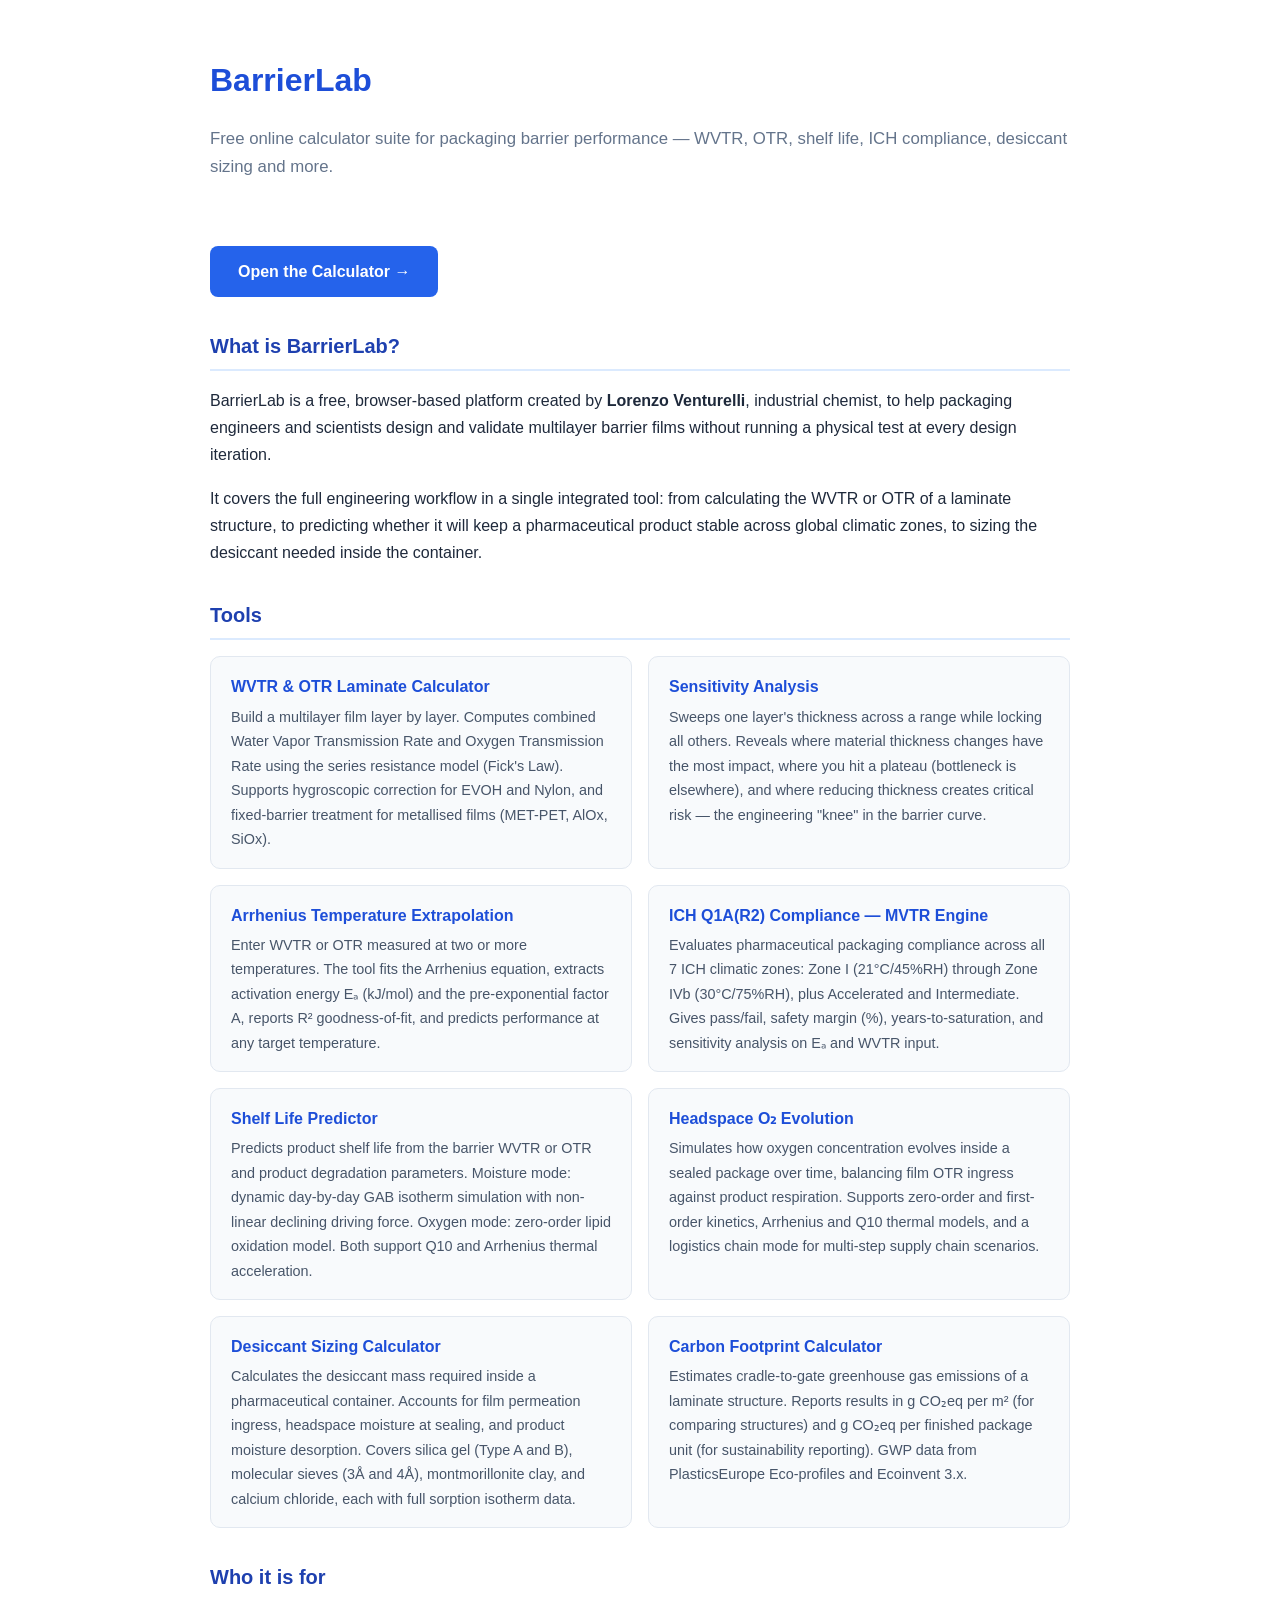
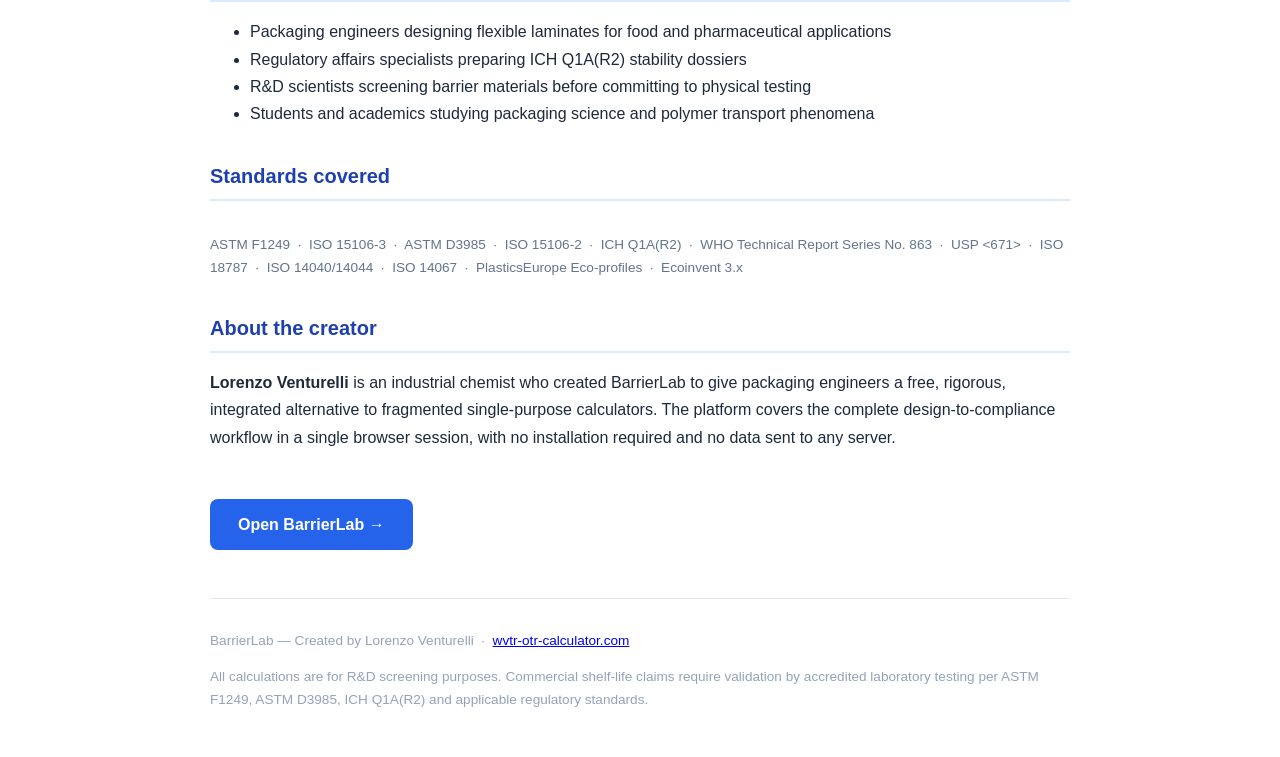
==== about.html @ b9b6c4fc "Update and rename AI_PROJECT_CONTEXT.md to about.html" ====
<!DOCTYPE html>
<html lang="en">
<head>
  <meta charset="UTF-8">
  <meta name="viewport" content="width=device-width, initial-scale=1.0">
  <title>BarrierLab — Free WVTR, OTR & Shelf Life Calculator for Packaging Engineers</title>
  <meta name="description" content="Free online calculator for WVTR, OTR, shelf life prediction, ICH Q1A(R2) compliance, desiccant sizing and carbon footprint of multilayer packaging films. Created by Lorenzo Venturelli, industrial chemist.">
  <meta name="keywords" content="WVTR calculator, OTR calculator, shelf life packaging, ICH Q1A(R2), desiccant sizing, barrier film, multilayer packaging, packaging engineer tool, water vapor transmission rate, oxygen transmission rate, Arrhenius packaging, GAB isotherm, pharmaceutical packaging compliance">
  <meta name="author" content="Lorenzo Venturelli">
  <link rel="canonical" href="https://wvtr-otr-calculator.com/about.html">

  <!-- Open Graph -->
  <meta property="og:title" content="BarrierLab — Free Packaging Barrier Calculator">
  <meta property="og:description" content="WVTR, OTR, shelf life, ICH compliance, desiccant sizing — all in one free browser tool for packaging engineers.">
  <meta property="og:url" content="https://wvtr-otr-calculator.com">
  <meta property="og:type" content="website">

  <!-- Schema.org structured data -->
  <script type="application/ld+json">
  {
    "@context": "https://schema.org",
    "@type": "WebApplication",
    "name": "BarrierLab",
    "url": "https://wvtr-otr-calculator.com",
    "description": "Free browser-based platform for packaging engineers to calculate WVTR, OTR, shelf life, ICH Q1A(R2) compliance, desiccant sizing and carbon footprint of multilayer barrier films.",
    "applicationCategory": "EngineeringApplication",
    "operatingSystem": "Any (browser-based)",
    "isAccessibleForFree": true,
    "author": {
      "@type": "Person",
      "name": "Lorenzo Venturelli",
      "jobTitle": "Industrial Chemist",
      "nationality": "Italian"
    },
    "featureList": [
      "WVTR and OTR multilayer laminate calculator",
      "Sensitivity analysis by layer thickness",
      "Arrhenius temperature extrapolation",
      "ICH Q1A(R2) compliance across 7 climatic zones",
      "Shelf life prediction with GAB isotherm",
      "Headspace oxygen evolution simulation",
      "Desiccant sizing for pharmaceutical packaging",
      "Carbon footprint estimation (cradle-to-gate)"
    ]
  }
  </script>

  <style>
    body { font-family: -apple-system, BlinkMacSystemFont, 'Segoe UI', sans-serif; max-width: 860px; margin: 0 auto; padding: 2rem 1.5rem; color: #1e293b; line-height: 1.7; }
    h1 { font-size: 2rem; color: #1d4ed8; margin-bottom: 0.25rem; }
    h2 { font-size: 1.25rem; color: #1e40af; margin-top: 2rem; border-bottom: 2px solid #dbeafe; padding-bottom: 0.35rem; }
    h3 { font-size: 1rem; color: #1e293b; margin-top: 1.25rem; margin-bottom: 0.25rem; }
    .subtitle { color: #64748b; font-size: 1.05rem; margin-bottom: 2rem; }
    .tools-grid { display: grid; grid-template-columns: 1fr 1fr; gap: 1rem; margin-top: 1rem; }
    .tool-card { background: #f8fafc; border: 1px solid #e2e8f0; border-radius: 10px; padding: 1rem 1.25rem; }
    .tool-card h3 { margin-top: 0; color: #1d4ed8; }
    .tool-card p { margin: 0; font-size: 0.9rem; color: #475569; }
    .cta { display: inline-block; margin-top: 2rem; background: #2563eb; color: #fff; padding: 0.75rem 1.75rem; border-radius: 8px; text-decoration: none; font-weight: 600; font-size: 1rem; }
    .cta:hover { background: #1d4ed8; }
    .standards { font-size: 0.85rem; color: #64748b; margin-top: 2rem; }
    footer { margin-top: 3rem; padding-top: 1rem; border-top: 1px solid #e2e8f0; font-size: 0.85rem; color: #94a3b8; }
    @media (max-width: 600px) { .tools-grid { grid-template-columns: 1fr; } }
  </style>
</head>
<body>

  <h1>BarrierLab</h1>
  <p class="subtitle">Free online calculator suite for packaging barrier performance — WVTR, OTR, shelf life, ICH compliance, desiccant sizing and more.</p>

  <a href="/" class="cta">Open the Calculator →</a>

  <h2>What is BarrierLab?</h2>
  <p>BarrierLab is a free, browser-based platform created by <strong>Lorenzo Venturelli</strong>, industrial chemist, to help packaging engineers and scientists design and validate multilayer barrier films without running a physical test at every design iteration.</p>
  <p>It covers the full engineering workflow in a single integrated tool: from calculating the WVTR or OTR of a laminate structure, to predicting whether it will keep a pharmaceutical product stable across global climatic zones, to sizing the desiccant needed inside the container.</p>

  <h2>Tools</h2>
  <div class="tools-grid">
    <div class="tool-card">
      <h3>WVTR &amp; OTR Laminate Calculator</h3>
      <p>Build a multilayer film layer by layer. Computes combined Water Vapor Transmission Rate and Oxygen Transmission Rate using the series resistance model (Fick's Law). Supports hygroscopic correction for EVOH and Nylon, and fixed-barrier treatment for metallised films (MET-PET, AlOx, SiOx).</p>
    </div>
    <div class="tool-card">
      <h3>Sensitivity Analysis</h3>
      <p>Sweeps one layer's thickness across a range while locking all others. Reveals where material thickness changes have the most impact, where you hit a plateau (bottleneck is elsewhere), and where reducing thickness creates critical risk — the engineering "knee" in the barrier curve.</p>
    </div>
    <div class="tool-card">
      <h3>Arrhenius Temperature Extrapolation</h3>
      <p>Enter WVTR or OTR measured at two or more temperatures. The tool fits the Arrhenius equation, extracts activation energy Eₐ (kJ/mol) and the pre-exponential factor A, reports R² goodness-of-fit, and predicts performance at any target temperature.</p>
    </div>
    <div class="tool-card">
      <h3>ICH Q1A(R2) Compliance — MVTR Engine</h3>
      <p>Evaluates pharmaceutical packaging compliance across all 7 ICH climatic zones: Zone I (21°C/45%RH) through Zone IVb (30°C/75%RH), plus Accelerated and Intermediate. Gives pass/fail, safety margin (%), years-to-saturation, and sensitivity analysis on Eₐ and WVTR input.</p>
    </div>
    <div class="tool-card">
      <h3>Shelf Life Predictor</h3>
      <p>Predicts product shelf life from the barrier WVTR or OTR and product degradation parameters. Moisture mode: dynamic day-by-day GAB isotherm simulation with non-linear declining driving force. Oxygen mode: zero-order lipid oxidation model. Both support Q10 and Arrhenius thermal acceleration.</p>
    </div>
    <div class="tool-card">
      <h3>Headspace O₂ Evolution</h3>
      <p>Simulates how oxygen concentration evolves inside a sealed package over time, balancing film OTR ingress against product respiration. Supports zero-order and first-order kinetics, Arrhenius and Q10 thermal models, and a logistics chain mode for multi-step supply chain scenarios.</p>
    </div>
    <div class="tool-card">
      <h3>Desiccant Sizing Calculator</h3>
      <p>Calculates the desiccant mass required inside a pharmaceutical container. Accounts for film permeation ingress, headspace moisture at sealing, and product moisture desorption. Covers silica gel (Type A and B), molecular sieves (3Å and 4Å), montmorillonite clay, and calcium chloride, each with full sorption isotherm data.</p>
    </div>
    <div class="tool-card">
      <h3>Carbon Footprint Calculator</h3>
      <p>Estimates cradle-to-gate greenhouse gas emissions of a laminate structure. Reports results in g CO₂eq per m² (for comparing structures) and g CO₂eq per finished package unit (for sustainability reporting). GWP data from PlasticsEurope Eco-profiles and Ecoinvent 3.x.</p>
    </div>
  </div>

  <h2>Who it is for</h2>
  <ul>
    <li>Packaging engineers designing flexible laminates for food and pharmaceutical applications</li>
    <li>Regulatory affairs specialists preparing ICH Q1A(R2) stability dossiers</li>
    <li>R&amp;D scientists screening barrier materials before committing to physical testing</li>
    <li>Students and academics studying packaging science and polymer transport phenomena</li>
  </ul>

  <h2>Standards covered</h2>
  <p class="standards">
    ASTM F1249 &nbsp;·&nbsp; ISO 15106-3 &nbsp;·&nbsp; ASTM D3985 &nbsp;·&nbsp; ISO 15106-2 &nbsp;·&nbsp;
    ICH Q1A(R2) &nbsp;·&nbsp; WHO Technical Report Series No. 863 &nbsp;·&nbsp; USP &lt;671&gt; &nbsp;·&nbsp;
    ISO 18787 &nbsp;·&nbsp; ISO 14040/14044 &nbsp;·&nbsp; ISO 14067 &nbsp;·&nbsp; PlasticsEurope Eco-profiles &nbsp;·&nbsp; Ecoinvent 3.x
  </p>

  <h2>About the creator</h2>
  <p><strong>Lorenzo Venturelli</strong> is an industrial chemist who created BarrierLab to give packaging engineers a free, rigorous, integrated alternative to fragmented single-purpose calculators. The platform covers the complete design-to-compliance workflow in a single browser session, with no installation required and no data sent to any server.</p>

  <a href="/" class="cta">Open BarrierLab →</a>

  <footer>
    <p>BarrierLab — Created by Lorenzo Venturelli &nbsp;·&nbsp; <a href="/">wvtr-otr-calculator.com</a></p>
    <p>All calculations are for R&amp;D screening purposes. Commercial shelf-life claims require validation by accredited laboratory testing per ASTM F1249, ASTM D3985, ICH Q1A(R2) and applicable regulatory standards.</p>
  </footer>

</body>
</html>
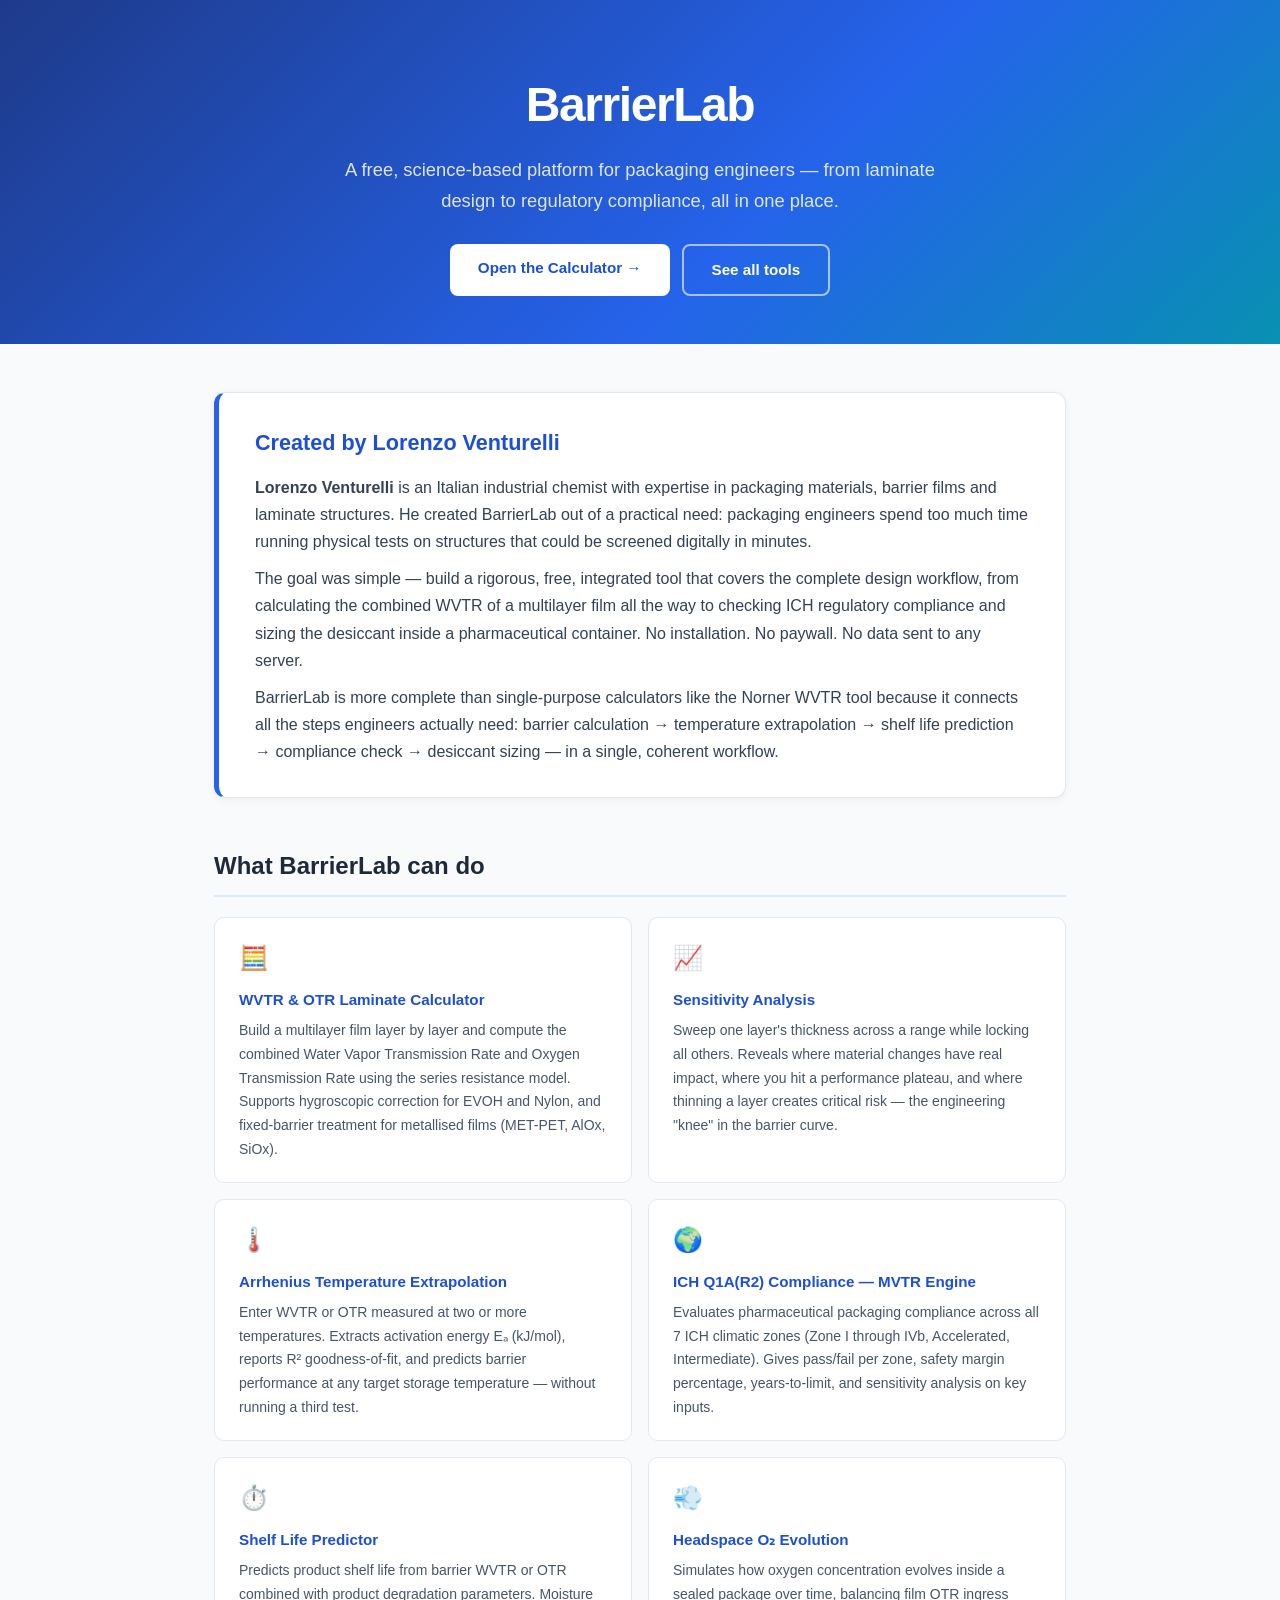
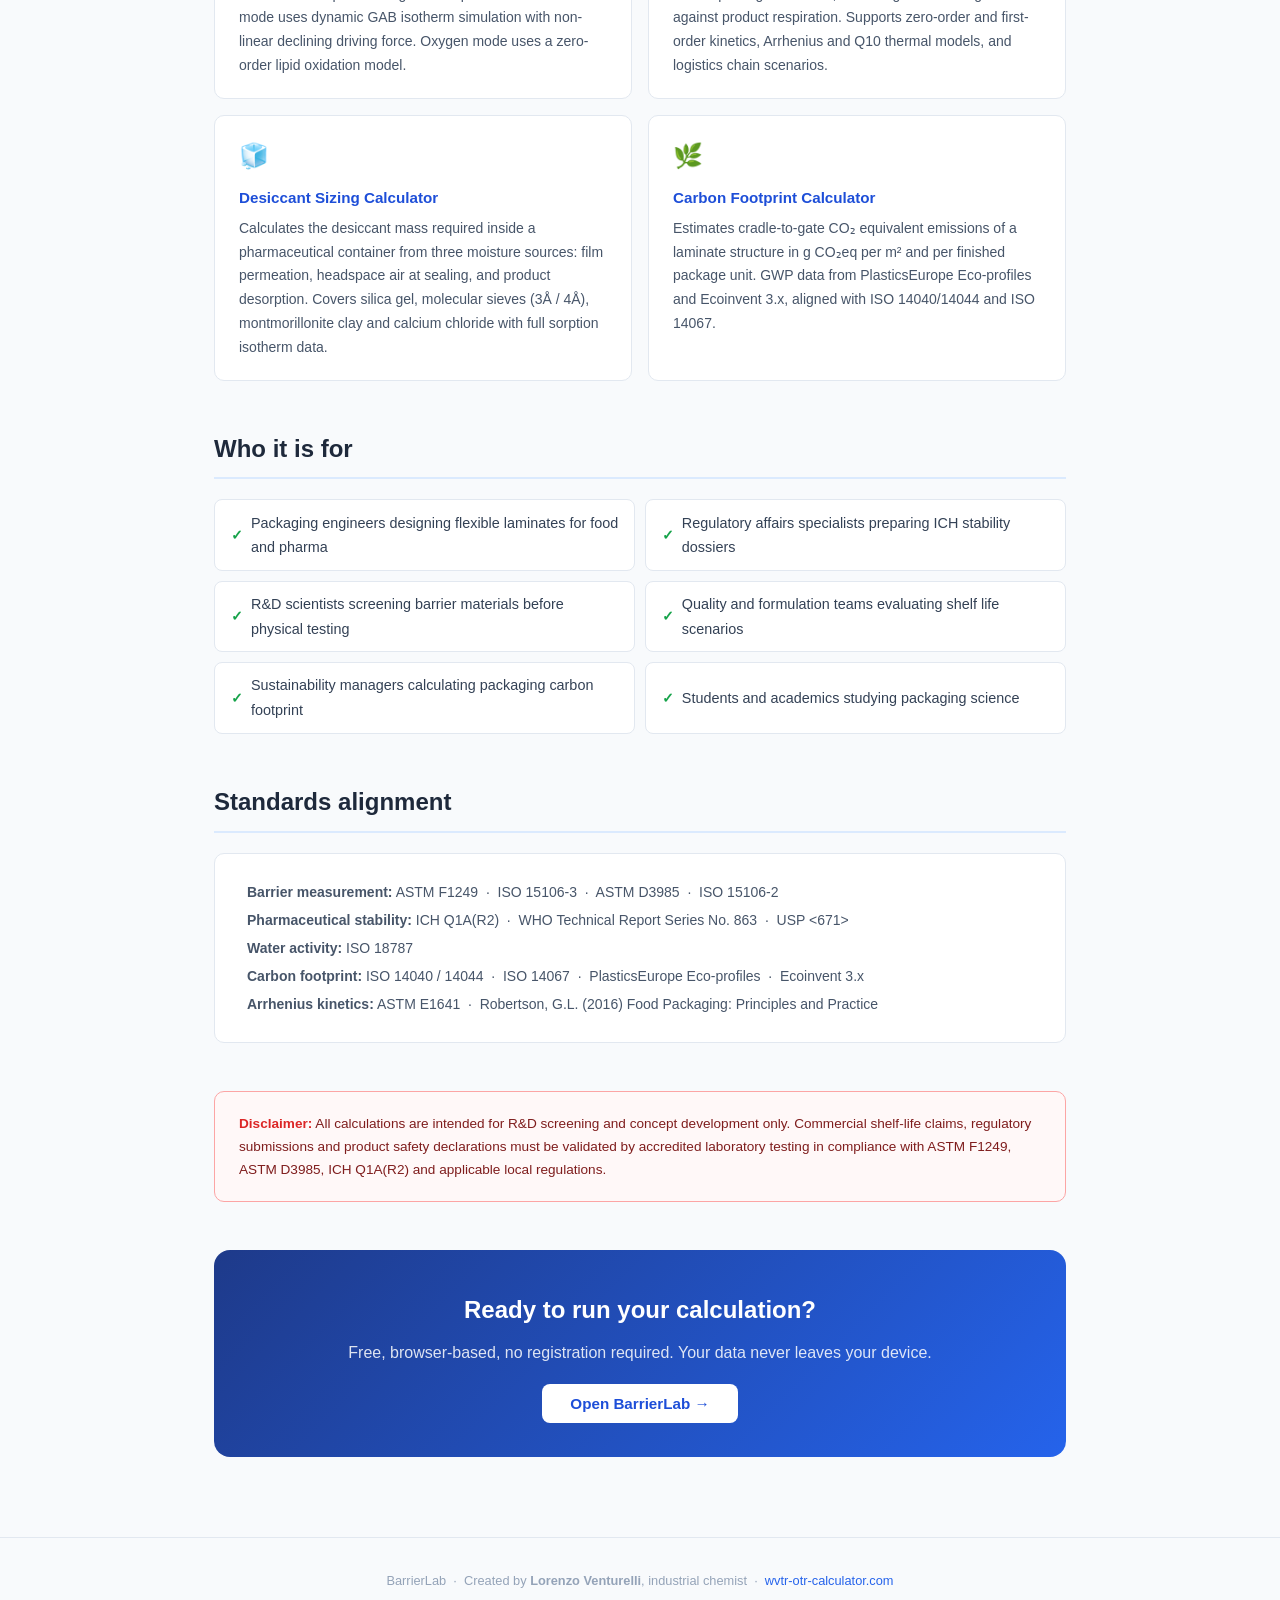
==== commit e4d3f12f: "Revise about.html for new branding and content Updated the content and structure of the about.html p" ====
--- a/about.html
+++ b/about.html
@@ -3,19 +3,16 @@
 <head>
   <meta charset="UTF-8">
   <meta name="viewport" content="width=device-width, initial-scale=1.0">
-  <title>BarrierLab — Free WVTR, OTR & Shelf Life Calculator for Packaging Engineers</title>
-  <meta name="description" content="Free online calculator for WVTR, OTR, shelf life prediction, ICH Q1A(R2) compliance, desiccant sizing and carbon footprint of multilayer packaging films. Created by Lorenzo Venturelli, industrial chemist.">
-  <meta name="keywords" content="WVTR calculator, OTR calculator, shelf life packaging, ICH Q1A(R2), desiccant sizing, barrier film, multilayer packaging, packaging engineer tool, water vapor transmission rate, oxygen transmission rate, Arrhenius packaging, GAB isotherm, pharmaceutical packaging compliance">
+  <title>About — BarrierLab by Lorenzo Venturelli</title>
+  <meta name="description" content="BarrierLab is a free online platform for packaging engineers created by Lorenzo Venturelli, industrial chemist. Calculate WVTR, OTR, shelf life, ICH compliance and desiccant sizing for multilayer barrier films.">
   <meta name="author" content="Lorenzo Venturelli">
+  <meta name="keywords" content="Lorenzo Venturelli, WVTR calculator, OTR calculator, barrier film, shelf life packaging, ICH Q1A, desiccant sizing, multilayer packaging">
   <link rel="canonical" href="https://wvtr-otr-calculator.com/about.html">
-
-  <!-- Open Graph -->
-  <meta property="og:title" content="BarrierLab — Free Packaging Barrier Calculator">
-  <meta property="og:description" content="WVTR, OTR, shelf life, ICH compliance, desiccant sizing — all in one free browser tool for packaging engineers.">
-  <meta property="og:url" content="https://wvtr-otr-calculator.com">
+  <meta property="og:title" content="BarrierLab — Created by Lorenzo Venturelli">
+  <meta property="og:description" content="Free online platform for packaging engineers. WVTR, OTR, shelf life, ICH compliance, desiccant sizing — all in one tool.">
+  <meta property="og:url" content="https://wvtr-otr-calculator.com/about.html">
   <meta property="og:type" content="website">
 
-  <!-- Schema.org structured data -->
   <script type="application/ld+json">
   {
     "@context": "https://schema.org",
@@ -24,114 +21,324 @@
     "url": "https://wvtr-otr-calculator.com",
     "description": "Free browser-based platform for packaging engineers to calculate WVTR, OTR, shelf life, ICH Q1A(R2) compliance, desiccant sizing and carbon footprint of multilayer barrier films.",
     "applicationCategory": "EngineeringApplication",
-    "operatingSystem": "Any (browser-based)",
     "isAccessibleForFree": true,
     "author": {
       "@type": "Person",
       "name": "Lorenzo Venturelli",
       "jobTitle": "Industrial Chemist",
       "nationality": "Italian"
-    },
-    "featureList": [
-      "WVTR and OTR multilayer laminate calculator",
-      "Sensitivity analysis by layer thickness",
-      "Arrhenius temperature extrapolation",
-      "ICH Q1A(R2) compliance across 7 climatic zones",
-      "Shelf life prediction with GAB isotherm",
-      "Headspace oxygen evolution simulation",
-      "Desiccant sizing for pharmaceutical packaging",
-      "Carbon footprint estimation (cradle-to-gate)"
-    ]
+    }
   }
   </script>
 
   <style>
-    body { font-family: -apple-system, BlinkMacSystemFont, 'Segoe UI', sans-serif; max-width: 860px; margin: 0 auto; padding: 2rem 1.5rem; color: #1e293b; line-height: 1.7; }
-    h1 { font-size: 2rem; color: #1d4ed8; margin-bottom: 0.25rem; }
-    h2 { font-size: 1.25rem; color: #1e40af; margin-top: 2rem; border-bottom: 2px solid #dbeafe; padding-bottom: 0.35rem; }
-    h3 { font-size: 1rem; color: #1e293b; margin-top: 1.25rem; margin-bottom: 0.25rem; }
-    .subtitle { color: #64748b; font-size: 1.05rem; margin-bottom: 2rem; }
-    .tools-grid { display: grid; grid-template-columns: 1fr 1fr; gap: 1rem; margin-top: 1rem; }
-    .tool-card { background: #f8fafc; border: 1px solid #e2e8f0; border-radius: 10px; padding: 1rem 1.25rem; }
-    .tool-card h3 { margin-top: 0; color: #1d4ed8; }
-    .tool-card p { margin: 0; font-size: 0.9rem; color: #475569; }
-    .cta { display: inline-block; margin-top: 2rem; background: #2563eb; color: #fff; padding: 0.75rem 1.75rem; border-radius: 8px; text-decoration: none; font-weight: 600; font-size: 1rem; }
-    .cta:hover { background: #1d4ed8; }
-    .standards { font-size: 0.85rem; color: #64748b; margin-top: 2rem; }
-    footer { margin-top: 3rem; padding-top: 1rem; border-top: 1px solid #e2e8f0; font-size: 0.85rem; color: #94a3b8; }
+    * { margin: 0; padding: 0; box-sizing: border-box; }
+    body {
+      font-family: -apple-system, BlinkMacSystemFont, 'Segoe UI', Roboto, sans-serif;
+      background: #f8fafc;
+      color: #1e293b;
+      line-height: 1.7;
+    }
+
+    /* HERO */
+    .hero {
+      background: linear-gradient(135deg, #1e3a8a 0%, #2563eb 60%, #0891b2 100%);
+      color: #fff;
+      padding: 4rem 1.5rem 3rem;
+      text-align: center;
+    }
+    .hero h1 {
+      font-size: clamp(2rem, 5vw, 3rem);
+      font-weight: 800;
+      letter-spacing: -0.03em;
+      margin-bottom: 0.5rem;
+    }
+    .hero .tagline {
+      font-size: 1.15rem;
+      opacity: 0.85;
+      max-width: 600px;
+      margin: 0 auto 1.75rem;
+    }
+    .hero-btns { display: flex; gap: 0.75rem; justify-content: center; flex-wrap: wrap; }
+    .btn-primary {
+      background: #fff;
+      color: #1d4ed8;
+      padding: 0.7rem 1.75rem;
+      border-radius: 8px;
+      font-weight: 700;
+      font-size: 0.95rem;
+      text-decoration: none;
+      transition: transform 0.15s;
+    }
+    .btn-primary:hover { transform: translateY(-2px); }
+    .btn-outline {
+      background: transparent;
+      color: #fff;
+      border: 2px solid rgba(255,255,255,0.6);
+      padding: 0.7rem 1.75rem;
+      border-radius: 8px;
+      font-weight: 600;
+      font-size: 0.95rem;
+      text-decoration: none;
+      transition: border-color 0.15s;
+    }
+    .btn-outline:hover { border-color: #fff; }
+
+    /* MAIN */
+    .page { max-width: 900px; margin: 0 auto; padding: 3rem 1.5rem; }
+
+    /* CREATOR */
+    .creator-card {
+      background: #fff;
+      border: 1px solid #e2e8f0;
+      border-left: 5px solid #2563eb;
+      border-radius: 12px;
+      padding: 2rem 2.25rem;
+      margin-bottom: 3rem;
+      box-shadow: 0 2px 8px rgba(0,0,0,0.05);
+    }
+    .creator-card h2 {
+      font-size: 1.35rem;
+      color: #1d4ed8;
+      margin-bottom: 0.75rem;
+    }
+    .creator-card p {
+      color: #334155;
+      font-size: 1rem;
+      margin-bottom: 0.6rem;
+    }
+    .creator-card p:last-child { margin-bottom: 0; }
+
+    /* SECTION TITLES */
+    h2.section-title {
+      font-size: 1.5rem;
+      font-weight: 700;
+      color: #1e293b;
+      margin-bottom: 1.25rem;
+      padding-bottom: 0.5rem;
+      border-bottom: 2px solid #dbeafe;
+    }
+
+    /* TOOLS GRID */
+    .tools-grid {
+      display: grid;
+      grid-template-columns: 1fr 1fr;
+      gap: 1rem;
+      margin-bottom: 3rem;
+    }
     @media (max-width: 600px) { .tools-grid { grid-template-columns: 1fr; } }
+    .tool-card {
+      background: #fff;
+      border: 1px solid #e2e8f0;
+      border-radius: 10px;
+      padding: 1.25rem 1.5rem;
+      transition: box-shadow 0.15s;
+    }
+    .tool-card:hover { box-shadow: 0 4px 16px rgba(37,99,235,0.1); }
+    .tool-card .tool-icon {
+      font-size: 1.5rem;
+      margin-bottom: 0.5rem;
+    }
+    .tool-card h3 {
+      font-size: 0.95rem;
+      font-weight: 700;
+      color: #1d4ed8;
+      margin-bottom: 0.4rem;
+    }
+    .tool-card p {
+      font-size: 0.875rem;
+      color: #475569;
+      margin: 0;
+    }
+
+    /* WHO */
+    .who-list {
+      list-style: none;
+      display: grid;
+      grid-template-columns: 1fr 1fr;
+      gap: 0.6rem;
+      margin-bottom: 3rem;
+    }
+    @media (max-width: 600px) { .who-list { grid-template-columns: 1fr; } }
+    .who-list li {
+      background: #fff;
+      border: 1px solid #e2e8f0;
+      border-radius: 8px;
+      padding: 0.65rem 1rem;
+      font-size: 0.9rem;
+      color: #334155;
+      display: flex;
+      align-items: center;
+      gap: 0.5rem;
+    }
+    .who-list li::before { content: "✓"; color: #16a34a; font-weight: 700; }
+
+    /* STANDARDS */
+    .standards-block {
+      background: #fff;
+      border: 1px solid #e2e8f0;
+      border-radius: 10px;
+      padding: 1.5rem 2rem;
+      margin-bottom: 3rem;
+      font-size: 0.875rem;
+      color: #475569;
+      line-height: 2;
+    }
+
+    /* DISCLAIMER */
+    .disclaimer {
+      background: #fff8f8;
+      border: 1px solid #fca5a5;
+      border-radius: 10px;
+      padding: 1.25rem 1.5rem;
+      font-size: 0.85rem;
+      color: #7f1d1d;
+      margin-bottom: 3rem;
+    }
+    .disclaimer strong { color: #dc2626; }
+
+    /* CTA BOTTOM */
+    .cta-bottom {
+      text-align: center;
+      background: linear-gradient(135deg, #1e3a8a, #2563eb);
+      border-radius: 16px;
+      padding: 2.5rem 2rem;
+      color: #fff;
+    }
+    .cta-bottom h2 { font-size: 1.5rem; margin-bottom: 0.5rem; border: none; }
+    .cta-bottom p { opacity: 0.85; margin-bottom: 1.5rem; }
+
+    /* FOOTER */
+    footer {
+      text-align: center;
+      padding: 2rem 1rem;
+      font-size: 0.8rem;
+      color: #94a3b8;
+      border-top: 1px solid #e2e8f0;
+      margin-top: 2rem;
+    }
+    footer a { color: #2563eb; text-decoration: none; }
   </style>
 </head>
 <body>
 
-  <h1>BarrierLab</h1>
-  <p class="subtitle">Free online calculator suite for packaging barrier performance — WVTR, OTR, shelf life, ICH compliance, desiccant sizing and more.</p>
-
-  <a href="/" class="cta">Open the Calculator →</a>
-
-  <h2>What is BarrierLab?</h2>
-  <p>BarrierLab is a free, browser-based platform created by <strong>Lorenzo Venturelli</strong>, industrial chemist, to help packaging engineers and scientists design and validate multilayer barrier films without running a physical test at every design iteration.</p>
-  <p>It covers the full engineering workflow in a single integrated tool: from calculating the WVTR or OTR of a laminate structure, to predicting whether it will keep a pharmaceutical product stable across global climatic zones, to sizing the desiccant needed inside the container.</p>
-
-  <h2>Tools</h2>
-  <div class="tools-grid">
-    <div class="tool-card">
-      <h3>WVTR &amp; OTR Laminate Calculator</h3>
-      <p>Build a multilayer film layer by layer. Computes combined Water Vapor Transmission Rate and Oxygen Transmission Rate using the series resistance model (Fick's Law). Supports hygroscopic correction for EVOH and Nylon, and fixed-barrier treatment for metallised films (MET-PET, AlOx, SiOx).</p>
-    </div>
-    <div class="tool-card">
-      <h3>Sensitivity Analysis</h3>
-      <p>Sweeps one layer's thickness across a range while locking all others. Reveals where material thickness changes have the most impact, where you hit a plateau (bottleneck is elsewhere), and where reducing thickness creates critical risk — the engineering "knee" in the barrier curve.</p>
-    </div>
-    <div class="tool-card">
-      <h3>Arrhenius Temperature Extrapolation</h3>
-      <p>Enter WVTR or OTR measured at two or more temperatures. The tool fits the Arrhenius equation, extracts activation energy Eₐ (kJ/mol) and the pre-exponential factor A, reports R² goodness-of-fit, and predicts performance at any target temperature.</p>
-    </div>
-    <div class="tool-card">
-      <h3>ICH Q1A(R2) Compliance — MVTR Engine</h3>
-      <p>Evaluates pharmaceutical packaging compliance across all 7 ICH climatic zones: Zone I (21°C/45%RH) through Zone IVb (30°C/75%RH), plus Accelerated and Intermediate. Gives pass/fail, safety margin (%), years-to-saturation, and sensitivity analysis on Eₐ and WVTR input.</p>
-    </div>
-    <div class="tool-card">
-      <h3>Shelf Life Predictor</h3>
-      <p>Predicts product shelf life from the barrier WVTR or OTR and product degradation parameters. Moisture mode: dynamic day-by-day GAB isotherm simulation with non-linear declining driving force. Oxygen mode: zero-order lipid oxidation model. Both support Q10 and Arrhenius thermal acceleration.</p>
-    </div>
-    <div class="tool-card">
-      <h3>Headspace O₂ Evolution</h3>
-      <p>Simulates how oxygen concentration evolves inside a sealed package over time, balancing film OTR ingress against product respiration. Supports zero-order and first-order kinetics, Arrhenius and Q10 thermal models, and a logistics chain mode for multi-step supply chain scenarios.</p>
-    </div>
-    <div class="tool-card">
-      <h3>Desiccant Sizing Calculator</h3>
-      <p>Calculates the desiccant mass required inside a pharmaceutical container. Accounts for film permeation ingress, headspace moisture at sealing, and product moisture desorption. Covers silica gel (Type A and B), molecular sieves (3Å and 4Å), montmorillonite clay, and calcium chloride, each with full sorption isotherm data.</p>
-    </div>
-    <div class="tool-card">
-      <h3>Carbon Footprint Calculator</h3>
-      <p>Estimates cradle-to-gate greenhouse gas emissions of a laminate structure. Reports results in g CO₂eq per m² (for comparing structures) and g CO₂eq per finished package unit (for sustainability reporting). GWP data from PlasticsEurope Eco-profiles and Ecoinvent 3.x.</p>
+  <!-- HERO -->
+  <div class="hero">
+    <h1>BarrierLab</h1>
+    <p class="tagline">A free, science-based platform for packaging engineers — from laminate design to regulatory compliance, all in one place.</p>
+    <div class="hero-btns">
+      <a href="/" class="btn-primary">Open the Calculator →</a>
+      <a href="#tools" class="btn-outline">See all tools</a>
     </div>
   </div>
 
-  <h2>Who it is for</h2>
-  <ul>
-    <li>Packaging engineers designing flexible laminates for food and pharmaceutical applications</li>
-    <li>Regulatory affairs specialists preparing ICH Q1A(R2) stability dossiers</li>
-    <li>R&amp;D scientists screening barrier materials before committing to physical testing</li>
-    <li>Students and academics studying packaging science and polymer transport phenomena</li>
-  </ul>
-
-  <h2>Standards covered</h2>
-  <p class="standards">
-    ASTM F1249 &nbsp;·&nbsp; ISO 15106-3 &nbsp;·&nbsp; ASTM D3985 &nbsp;·&nbsp; ISO 15106-2 &nbsp;·&nbsp;
-    ICH Q1A(R2) &nbsp;·&nbsp; WHO Technical Report Series No. 863 &nbsp;·&nbsp; USP &lt;671&gt; &nbsp;·&nbsp;
-    ISO 18787 &nbsp;·&nbsp; ISO 14040/14044 &nbsp;·&nbsp; ISO 14067 &nbsp;·&nbsp; PlasticsEurope Eco-profiles &nbsp;·&nbsp; Ecoinvent 3.x
-  </p>
-
-  <h2>About the creator</h2>
-  <p><strong>Lorenzo Venturelli</strong> is an industrial chemist who created BarrierLab to give packaging engineers a free, rigorous, integrated alternative to fragmented single-purpose calculators. The platform covers the complete design-to-compliance workflow in a single browser session, with no installation required and no data sent to any server.</p>
-
-  <a href="/" class="cta">Open BarrierLab →</a>
+  <div class="page">
+
+    <!-- CREATOR -->
+    <div class="creator-card">
+      <h2>Created by Lorenzo Venturelli</h2>
+      <p>
+        <strong>Lorenzo Venturelli</strong> is an Italian industrial chemist with expertise in packaging materials, barrier films and laminate structures. He created BarrierLab out of a practical need: packaging engineers spend too much time running physical tests on structures that could be screened digitally in minutes.
+      </p>
+      <p>
+        The goal was simple — build a rigorous, free, integrated tool that covers the complete design workflow, from calculating the combined WVTR of a multilayer film all the way to checking ICH regulatory compliance and sizing the desiccant inside a pharmaceutical container. No installation. No paywall. No data sent to any server.
+      </p>
+      <p>
+        BarrierLab is more complete than single-purpose calculators like the Norner WVTR tool because it connects all the steps engineers actually need: barrier calculation → temperature extrapolation → shelf life prediction → compliance check → desiccant sizing — in a single, coherent workflow.
+      </p>
+    </div>
+
+    <!-- TOOLS -->
+    <h2 class="section-title" id="tools">What BarrierLab can do</h2>
+    <div class="tools-grid">
+
+      <div class="tool-card">
+        <div class="tool-icon">🧮</div>
+        <h3>WVTR &amp; OTR Laminate Calculator</h3>
+        <p>Build a multilayer film layer by layer and compute the combined Water Vapor Transmission Rate and Oxygen Transmission Rate using the series resistance model. Supports hygroscopic correction for EVOH and Nylon, and fixed-barrier treatment for metallised films (MET-PET, AlOx, SiOx).</p>
+      </div>
+
+      <div class="tool-card">
+        <div class="tool-icon">📈</div>
+        <h3>Sensitivity Analysis</h3>
+        <p>Sweep one layer's thickness across a range while locking all others. Reveals where material changes have real impact, where you hit a performance plateau, and where thinning a layer creates critical risk — the engineering "knee" in the barrier curve.</p>
+      </div>
+
+      <div class="tool-card">
+        <div class="tool-icon">🌡️</div>
+        <h3>Arrhenius Temperature Extrapolation</h3>
+        <p>Enter WVTR or OTR measured at two or more temperatures. Extracts activation energy Eₐ (kJ/mol), reports R² goodness-of-fit, and predicts barrier performance at any target storage temperature — without running a third test.</p>
+      </div>
+
+      <div class="tool-card">
+        <div class="tool-icon">🌍</div>
+        <h3>ICH Q1A(R2) Compliance — MVTR Engine</h3>
+        <p>Evaluates pharmaceutical packaging compliance across all 7 ICH climatic zones (Zone I through IVb, Accelerated, Intermediate). Gives pass/fail per zone, safety margin percentage, years-to-limit, and sensitivity analysis on key inputs.</p>
+      </div>
+
+      <div class="tool-card">
+        <div class="tool-icon">⏱️</div>
+        <h3>Shelf Life Predictor</h3>
+        <p>Predicts product shelf life from barrier WVTR or OTR combined with product degradation parameters. Moisture mode uses dynamic GAB isotherm simulation with non-linear declining driving force. Oxygen mode uses a zero-order lipid oxidation model.</p>
+      </div>
+
+      <div class="tool-card">
+        <div class="tool-icon">💨</div>
+        <h3>Headspace O₂ Evolution</h3>
+        <p>Simulates how oxygen concentration evolves inside a sealed package over time, balancing film OTR ingress against product respiration. Supports zero-order and first-order kinetics, Arrhenius and Q10 thermal models, and logistics chain scenarios.</p>
+      </div>
+
+      <div class="tool-card">
+        <div class="tool-icon">🧊</div>
+        <h3>Desiccant Sizing Calculator</h3>
+        <p>Calculates the desiccant mass required inside a pharmaceutical container from three moisture sources: film permeation, headspace air at sealing, and product desorption. Covers silica gel, molecular sieves (3Å / 4Å), montmorillonite clay and calcium chloride with full sorption isotherm data.</p>
+      </div>
+
+      <div class="tool-card">
+        <div class="tool-icon">🌿</div>
+        <h3>Carbon Footprint Calculator</h3>
+        <p>Estimates cradle-to-gate CO₂ equivalent emissions of a laminate structure in g CO₂eq per m² and per finished package unit. GWP data from PlasticsEurope Eco-profiles and Ecoinvent 3.x, aligned with ISO 14040/14044 and ISO 14067.</p>
+      </div>
+
+    </div>
+
+    <!-- WHO -->
+    <h2 class="section-title">Who it is for</h2>
+    <ul class="who-list">
+      <li>Packaging engineers designing flexible laminates for food and pharma</li>
+      <li>Regulatory affairs specialists preparing ICH stability dossiers</li>
+      <li>R&amp;D scientists screening barrier materials before physical testing</li>
+      <li>Quality and formulation teams evaluating shelf life scenarios</li>
+      <li>Sustainability managers calculating packaging carbon footprint</li>
+      <li>Students and academics studying packaging science</li>
+    </ul>
+
+    <!-- STANDARDS -->
+    <h2 class="section-title">Standards alignment</h2>
+    <div class="standards-block">
+      <strong>Barrier measurement:</strong> ASTM F1249 &nbsp;·&nbsp; ISO 15106-3 &nbsp;·&nbsp; ASTM D3985 &nbsp;·&nbsp; ISO 15106-2<br>
+      <strong>Pharmaceutical stability:</strong> ICH Q1A(R2) &nbsp;·&nbsp; WHO Technical Report Series No. 863 &nbsp;·&nbsp; USP &lt;671&gt;<br>
+      <strong>Water activity:</strong> ISO 18787<br>
+      <strong>Carbon footprint:</strong> ISO 14040 / 14044 &nbsp;·&nbsp; ISO 14067 &nbsp;·&nbsp; PlasticsEurope Eco-profiles &nbsp;·&nbsp; Ecoinvent 3.x<br>
+      <strong>Arrhenius kinetics:</strong> ASTM E1641 &nbsp;·&nbsp; Robertson, G.L. (2016) Food Packaging: Principles and Practice
+    </div>
+
+    <!-- DISCLAIMER -->
+    <div class="disclaimer">
+      <strong>Disclaimer:</strong> All calculations are intended for R&amp;D screening and concept development only. Commercial shelf-life claims, regulatory submissions and product safety declarations must be validated by accredited laboratory testing in compliance with ASTM F1249, ASTM D3985, ICH Q1A(R2) and applicable local regulations.
+    </div>
+
+    <!-- CTA -->
+    <div class="cta-bottom">
+      <h2>Ready to run your calculation?</h2>
+      <p>Free, browser-based, no registration required. Your data never leaves your device.</p>
+      <a href="/" class="btn-primary">Open BarrierLab →</a>
+    </div>
+
+  </div>
 
   <footer>
-    <p>BarrierLab — Created by Lorenzo Venturelli &nbsp;·&nbsp; <a href="/">wvtr-otr-calculator.com</a></p>
-    <p>All calculations are for R&amp;D screening purposes. Commercial shelf-life claims require validation by accredited laboratory testing per ASTM F1249, ASTM D3985, ICH Q1A(R2) and applicable regulatory standards.</p>
+    <p>BarrierLab &nbsp;·&nbsp; Created by <strong>Lorenzo Venturelli</strong>, industrial chemist &nbsp;·&nbsp; <a href="/">wvtr-otr-calculator.com</a></p>
   </footer>
 
 </body>
